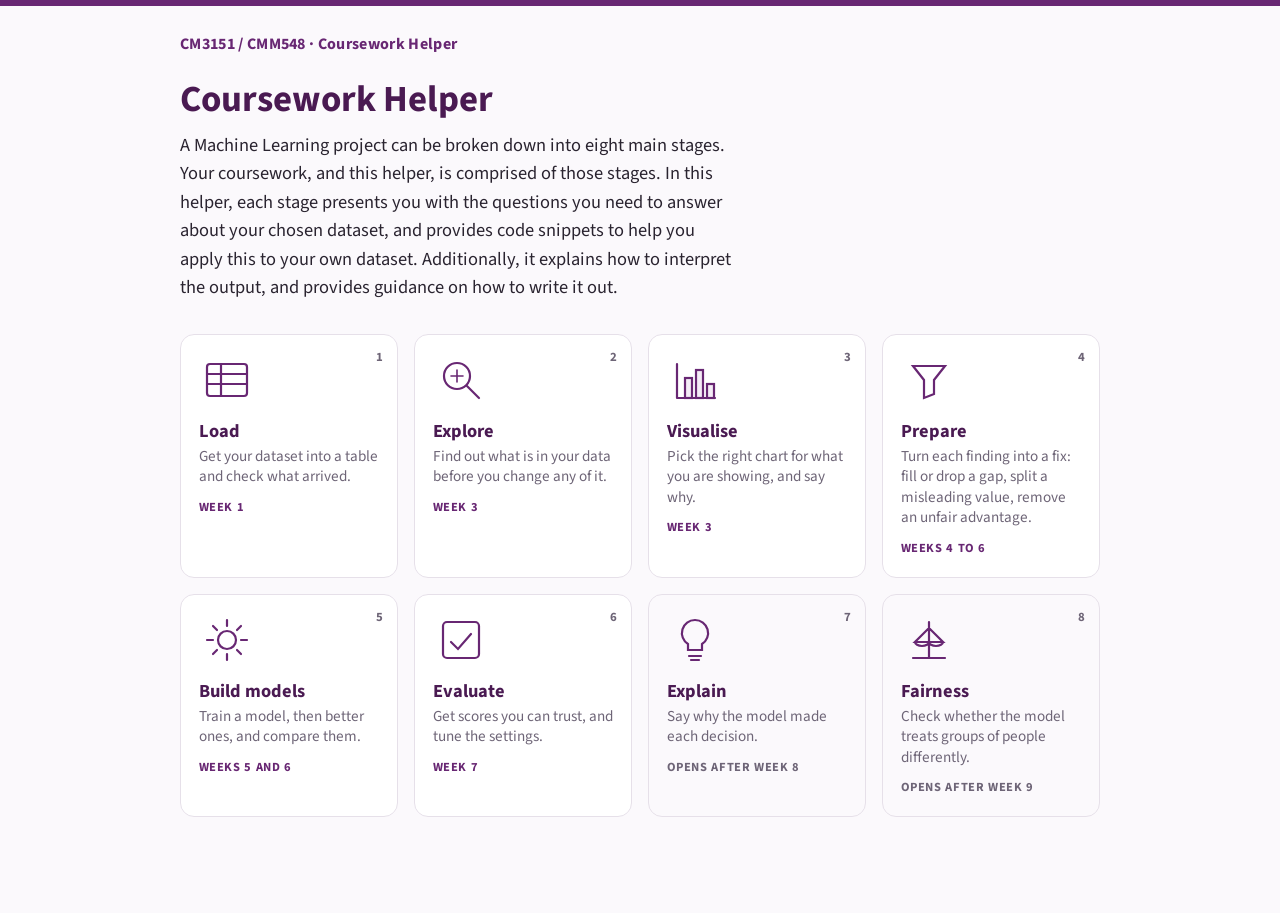
==== index.html @ bafcfcdd "Add Core Website" ====
<!doctype html>
<html lang="en-GB"><head><meta charset="utf-8"><meta name="viewport" content="width=device-width,initial-scale=1">
<title>Coursework Helper · Machine Learning</title>
<link rel="stylesheet" href="https://fonts.googleapis.com/css2?family=Source+Sans+3:wght@400;600;700&family=Source+Code+Pro:wght@400;600&display=swap">
<link rel="stylesheet" href="style.css">
</head><body>
<div class="topbar"></div>
<div class="masthead"><a class="brand" href="index.html">CM3151 / CMM548 · Coursework Helper</a></div>
<main class="wrap">
<h1>Coursework Helper</h1>
<p class="lede">A Machine Learning project can be broken down into eight main stages. Your coursework, and this helper, is comprised of those stages. In this helper, each stage presents you with the questions you need to answer about your chosen dataset, and provides code snippets to help you apply this to your own dataset. Additionally, it explains how to interpret the output, and provides guidance on how to write it out.</p>

<div class="stages">
  <a class="stage" href="load.html"><span class="n">1</span>
    <svg viewBox="0 0 56 56" fill="none" stroke="#682773" stroke-width="2.2" stroke-linecap="round"><rect x="8" y="12" width="40" height="32" rx="3"/><path d="M8 22h40M22 12v32M8 32h40"/></svg>
    <h2>Load</h2><p>Get your dataset into a table and check what arrived.</p><span class="wk">Week 1</span></a>
  <a class="stage" href="explore.html"><span class="n">2</span>
    <svg viewBox="0 0 56 56" fill="none" stroke="#682773" stroke-width="2.2" stroke-linecap="round"><circle cx="24" cy="24" r="13"/><path d="M34 34l12 12"/><path d="M18 24h12M24 18v12" stroke-width="1.6"/></svg>
    <h2>Explore</h2><p>Find out what is in your data before you change any of it.</p><span class="wk">Week 3</span></a>
  <a class="stage" href="visualise.html"><span class="n">3</span>
    <svg viewBox="0 0 56 56" fill="none" stroke="#682773" stroke-width="2.2" stroke-linecap="round"><path d="M10 46V12M10 46h38"/><rect x="18" y="26" width="7" height="20" fill="#F4ECF6"/><rect x="29" y="18" width="7" height="28" fill="#F4ECF6"/><rect x="40" y="32" width="7" height="14" fill="#F4ECF6"/></svg>
    <h2>Visualise</h2><p>Pick the right chart for what you are showing, and say why.</p><span class="wk">Week 3</span></a>
  <a class="stage" href="prepare.html"><span class="n">4</span>
    <svg viewBox="0 0 56 56" fill="none" stroke="#682773" stroke-width="2.2" stroke-linecap="round"><path d="M12 14h32l-11 14v14l-10 4V28z"/></svg>
    <h2>Prepare</h2><p>Turn each finding into a fix: fill or drop a gap, split a misleading value, remove an unfair advantage.</p><span class="wk">Weeks 4 to 6</span></a>
  <a class="stage" href="build.html"><span class="n">5</span>
    <svg viewBox="0 0 56 56" fill="none" stroke="#682773" stroke-width="2.2" stroke-linecap="round"><circle cx="28" cy="28" r="9"/><path d="M28 8v6M28 42v6M8 28h6M42 28h6M14 14l4 4M38 38l4 4M14 42l4-4M38 18l4-4"/></svg>
    <h2>Build models</h2><p>Train a model, then better ones, and compare them.</p><span class="wk">Weeks 5 and 6</span></a>
  <a class="stage" href="evaluate.html"><span class="n">6</span>
    <svg viewBox="0 0 56 56" fill="none" stroke="#682773" stroke-width="2.2" stroke-linecap="round"><rect x="10" y="10" width="36" height="36" rx="4"/><path d="M18 30l7 7 13-15"/></svg>
    <h2>Evaluate</h2><p>Get scores you can trust, and tune the settings.</p><span class="wk">Week 7</span></a>
  <a class="stage off" href="#"><span class="n">7</span>
    <svg viewBox="0 0 56 56" fill="none" stroke="#682773" stroke-width="2.2" stroke-linecap="round"><path d="M28 8a13 13 0 0 1 7 24v6H21v-6a13 13 0 0 1 7-24z"/><path d="M22 44h12M24 48h8"/></svg>
    <h2>Explain</h2><p>Say why the model made each decision.</p><span class="wk">Opens after week 8</span></a>
  <a class="stage off" href="#"><span class="n">8</span>
    <svg viewBox="0 0 56 56" fill="none" stroke="#682773" stroke-width="2.2" stroke-linecap="round"><path d="M28 10v36M12 46h32M28 16l-14 14h28zM14 30a7 4 0 0 0 14 0M28 30a7 4 0 0 0 14 0" /></svg>
    <h2>Fairness</h2><p>Check whether the model treats groups of people differently.</p><span class="wk">Opens after week 9</span></a>
</div>
</main>
</body></html>
---- style.css ----
:root{--purple:#682773;--purple-dark:#4A1A52;--purple-soft:#F4ECF6;--ink:#2A2430;--muted:#6E6577;--line:#E6E0E9;--paper:#FFFFFF;--bg:#FBF9FC;--orange:#C9742C;--orange-soft:#FFF4EA;--green:#2E8B57;--green-soft:#EDF7F0;--mono:'Source Code Pro',ui-monospace,Menlo,monospace;--sans:'Source Sans 3',system-ui,sans-serif}
*{box-sizing:border-box;margin:0;padding:0}
html{color-scheme:light}
body{font-family:var(--sans);font-size:18px;line-height:1.55;color:var(--ink);background:var(--bg)}
a{color:var(--purple)}
.topbar{height:6px;background:var(--purple)}
.masthead{max-width:960px;margin:0 auto;padding:1.6rem 1.25rem .4rem;display:flex;align-items:baseline;gap:1rem;flex-wrap:wrap}
.masthead .brand{font-weight:700;color:var(--purple);text-decoration:none;font-size:1rem;letter-spacing:.02em}
.masthead .crumbs{color:var(--muted);font-size:.95rem}
.wrap{max-width:960px;margin:0 auto;padding:.6rem 1.25rem 4rem}
h1{font-size:2.3rem;line-height:1.15;font-weight:700;color:var(--purple-dark);text-wrap:balance;margin:.4rem 0 .6rem}
.lede{font-size:1.15rem;max-width:62ch;color:var(--ink);margin-bottom:2rem}
.lede b{color:var(--purple)}
/* stage cards */
.stages{display:grid;grid-template-columns:repeat(4,1fr);gap:1rem;margin:1rem 0 2rem}
@media (max-width:820px){.stages{grid-template-columns:repeat(2,1fr)}}
.stage{position:relative;display:block;text-decoration:none;color:inherit;background:var(--paper);border:1.5px solid var(--line);border-radius:14px;padding:1.1rem 1.1rem 1rem;min-height:200px;transition:border-color .15s,transform .15s}
.stage:hover{border-color:var(--purple);transform:translateY(-2px)}
.stage .n{position:absolute;top:.8rem;right:.9rem;font-size:.8rem;font-weight:700;color:var(--muted)}
.stage svg{width:56px;height:56px;display:block;margin-bottom:.7rem}
.stage h2{font-size:1.15rem;line-height:1.2;color:var(--purple-dark);margin-bottom:.25rem}
.stage p{font-size:.95rem;color:var(--muted);line-height:1.35}
.stage .wk{display:inline-block;margin-top:.7rem;font-size:.78rem;font-weight:700;letter-spacing:.05em;text-transform:uppercase;color:var(--purple)}
.stage.off{opacity:.55;pointer-events:none;background:transparent}
.stage.off .wk{color:var(--muted)}
.stage .arrow{position:absolute;right:-1.05rem;top:50%;width:1rem;color:var(--line);font-size:1.1rem;line-height:0}
.note{font-size:.95rem;color:var(--muted);max-width:62ch}
/* stage page */
.intro{display:grid;grid-template-columns:1fr 300px;gap:2rem;align-items:center;margin:0 0 1.6rem}
@media (max-width:760px){.intro{grid-template-columns:1fr}}
.intro p{font-size:1.1rem;max-width:58ch}
.intro svg{width:100%;height:auto}
.names{display:flex;flex-wrap:wrap;gap:.6rem 1.6rem;align-items:center;padding:.9rem 1.1rem;background:var(--purple-soft);border-radius:12px;margin:0 0 1.8rem;font-size:.95rem}
.names .lbl{font-weight:700;color:var(--purple-dark);flex-basis:100%}
.names label{display:flex;align-items:center;gap:.5rem}
.names input{font-family:var(--mono);font-size:.95rem;padding:.3rem .55rem;border:1.5px solid #D8CDDD;border-radius:8px;width:11em;background:#fff}
.names small{color:var(--muted);flex-basis:100%}
.switches{display:flex;gap:1.5rem;flex-wrap:wrap;margin:0 0 1.4rem;padding:.7rem 1rem;border:1.5px dashed var(--orange);border-radius:10px;background:var(--orange-soft);font-size:.9rem;color:#7A4A1A}
.switches b{margin-right:.4rem}
.switches button{font:inherit;border:1.5px solid var(--orange);background:#fff;color:#7A4A1A;border-radius:999px;padding:.15rem .7rem;cursor:pointer;margin-right:.2rem}
.switches button.on{background:var(--orange);color:#fff}
.layout{display:grid;grid-template-columns:230px 1fr;gap:2rem;align-items:start}
@media (max-width:760px){.layout{grid-template-columns:1fr}.toc{position:static}}
.toc{position:sticky;top:1rem;font-size:.92rem}
.toc h3{font-size:.78rem;letter-spacing:.07em;text-transform:uppercase;color:var(--muted);margin-bottom:.5rem}
.toc ol{list-style:none;border-left:2px solid var(--line)}
.toc li a{display:block;padding:.3rem .8rem;color:var(--ink);text-decoration:none;border-left:2px solid transparent;margin-left:-2px;line-height:1.3}
.toc li a:hover{color:var(--purple)}
.toc li a.now{border-left-color:var(--purple);color:var(--purple);font-weight:700}
/* question card */
.q{background:var(--paper);border:1.5px solid var(--line);border-radius:14px;margin-bottom:.7rem;scroll-margin-top:1rem;overflow:hidden;transition:border-color .2s,box-shadow .2s}
.q:hover{border-color:#C9B6D0}
.q.open{border-color:var(--purple);box-shadow:0 6px 24px -14px rgba(104,39,115,.45)}
.qhead{display:grid;grid-template-columns:1fr auto;gap:.9rem;align-items:center;width:100%;text-align:left;background:none;border:0;font:inherit;color:inherit;padding:1rem 1.2rem;cursor:pointer}
.qhead .num{font-size:.78rem;font-weight:700;color:var(--muted);letter-spacing:.04em;text-transform:uppercase;white-space:nowrap}
.qhead .title{font-size:1.2rem;font-weight:700;color:var(--purple-dark);line-height:1.25;display:block}
.qhead .title small{display:block;font-size:.95rem;font-weight:400;color:var(--muted);line-height:1.4;margin-top:.2rem;max-width:62ch}
.qhead .chev{color:var(--muted);transition:transform .25s}
.q.open .qhead .chev{transform:rotate(180deg)}
.q.open .qhead{background:var(--purple-soft)}
.qbody{display:grid;grid-template-rows:0fr;transition:grid-template-rows .32s cubic-bezier(.4,0,.2,1)}
.q.open .qbody{grid-template-rows:1fr}
.qinner{min-height:0;overflow:hidden;padding:0 1.4rem}
.q.open .qinner{padding:.3rem 1.4rem 1.2rem}
.q.open .qinner>*{animation:rise .35s .1s both}
@keyframes rise{from{opacity:0;transform:translateY(6px)}to{opacity:1;transform:none}}


.q .why{font-size:1.02rem;max-width:62ch;margin-bottom:.9rem}
.q .why.full{color:var(--ink)}
.q .why.short{color:var(--ink)}
.codebox{position:relative;margin:.2rem 0 .8rem}
pre{padding-right:5rem;background:#2B2432;color:#F4EEF6;font-family:var(--mono);font-size:.9rem;line-height:1.55;padding:.9rem 1rem;border-radius:10px;overflow-x:auto}
.copy{position:absolute;top:.5rem;right:.5rem;font:inherit;font-size:.78rem;font-weight:700;border:1px solid rgba(255,255,255,.3);background:rgba(255,255,255,.08);color:#fff;border-radius:7px;padding:.2rem .6rem;cursor:pointer}
.out{display:grid;grid-template-columns:1fr auto;gap:1rem;align-items:start}
@media (max-width:600px){.out{grid-template-columns:1fr}}
.out pre.o{background:#FBF9FC;color:#3A3240;border:1.5px solid var(--line);font-size:.86rem}
.look{border-left:4px solid var(--orange);background:var(--orange-soft);border-radius:0 10px 10px 0;padding:.6rem .9rem;font-size:.95rem;max-width:34ch}
.look b{color:var(--orange)}
.hl{background:#FFE2C2;border-radius:3px;padding:0 .2em}
.q .extra{font-size:.9rem;color:var(--muted);margin:.2rem 0 .6rem}
.q .extra input{font-family:var(--mono);font-size:.9rem;padding:.2rem .5rem;border:1.5px solid #D8CDDD;border-radius:7px;width:12em}
.q .cw{margin-top:.8rem;font-size:.9rem;color:var(--muted)}
.q .cw b{color:var(--green)}
/* one at a time */
.stepper .q{display:none}.stepper .q.now{display:block}
.steps{display:flex;gap:.4rem;margin:0 0 1rem;flex-wrap:wrap}
.steps button{width:2rem;height:2rem;border-radius:50%;border:1.5px solid var(--line);background:#fff;font:inherit;font-size:.8rem;font-weight:700;color:var(--muted);cursor:pointer}
.steps button.now{background:var(--purple);border-color:var(--purple);color:#fff}
.steps button.done{border-color:var(--purple);color:var(--purple)}
.pager{display:flex;justify-content:space-between;gap:1rem;margin-top:1rem}
.pager button{font:inherit;font-size:.95rem;padding:.6rem 1rem;border-radius:10px;border:1.5px solid var(--line);background:#fff;cursor:pointer;max-width:48%;text-align:left;line-height:1.25}
.pager button b{display:block;font-size:.72rem;color:var(--muted);text-transform:uppercase;letter-spacing:.05em}
.pager button:hover{border-color:var(--purple)}
.remember{margin-top:1.5rem;background:var(--green-soft);border-left:4px solid var(--green);border-radius:0 12px 12px 0;padding:1rem 1.2rem}
.remember h3{font-size:.8rem;letter-spacing:.07em;text-transform:uppercase;color:var(--green);margin-bottom:.4rem}
.remember ul{padding-left:1.2rem;font-size:1rem}
code{font-family:var(--mono);font-size:.9em;background:var(--purple-soft);color:var(--purple-dark);padding:.05em .35em;border-radius:4px}
.hidden{display:none}

.masthead{position:relative}
.namesdock{margin-left:auto;position:relative}
.namesbtn{font:inherit;font-size:.9rem;border:1.5px solid var(--line);background:#fff;color:var(--ink);border-radius:999px;padding:.3rem .9rem;cursor:pointer;transition:border-color .2s}
.namesbtn:hover,.namesbtn[aria-expanded="true"]{border-color:var(--purple)}
.namesbtn code{background:var(--purple-soft)}
.namesbtn .chev{color:var(--muted);margin-left:.2rem;display:inline-block;transition:transform .25s}
.namesbtn[aria-expanded="true"] .chev{transform:rotate(180deg)}
.namespanel{position:absolute;right:0;top:calc(100% + .5rem);width:min(340px,90vw);background:#fff;border:1.5px solid var(--purple);border-radius:12px;padding:.9rem 1rem;box-shadow:0 12px 30px -12px rgba(104,39,115,.4);z-index:5;animation:rise .2s both}
.namespanel[hidden]{display:none}
.namespanel p{font-size:.85rem;color:var(--muted);margin-bottom:.6rem}
.namespanel label{display:flex;justify-content:space-between;align-items:center;gap:.6rem;font-size:.92rem;font-weight:700;color:var(--purple-dark);margin:.4rem 0}
.namespanel input{font-family:var(--mono);font-size:.95rem;padding:.3rem .55rem;border:1.5px solid #D8CDDD;border-radius:8px;width:10em}
.stages .stage{animation:rise .4s both}
.stages .stage:nth-child(2){animation-delay:.05s}.stages .stage:nth-child(3){animation-delay:.1s}.stages .stage:nth-child(4){animation-delay:.15s}.stages .stage:nth-child(5){animation-delay:.2s}.stages .stage:nth-child(6){animation-delay:.25s}.stages .stage:nth-child(7){animation-delay:.3s}.stages .stage:nth-child(8){animation-delay:.35s}
@media (prefers-reduced-motion:reduce){*{animation:none!important;transition:none!important}}

.intro-text p{font-size:1.1rem;max-width:66ch;margin-bottom:1.4rem}
.model{display:grid;grid-template-columns:repeat(3,1fr);gap:1rem;margin:0 0 2rem}
.model.four{grid-template-columns:repeat(4,1fr)}
@media (max-width:900px){.model.four{grid-template-columns:1fr 1fr}}
@media (max-width:700px){.model,.model.four{grid-template-columns:1fr}}
.panel{display:block;text-decoration:none;color:inherit;background:var(--paper);border:1.5px solid var(--line);border-radius:14px;padding:1rem 1.1rem 1rem;transition:border-color .15s,transform .15s,box-shadow .15s}
.panel:hover,.panel.on{border-color:var(--purple);transform:translateY(-2px);box-shadow:0 10px 24px -16px rgba(104,39,115,.5)}
.panel svg{width:100%;height:auto;display:block;margin-bottom:.5rem}
.panel h2{font-size:1.15rem;color:var(--purple-dark);margin-bottom:.2rem}
.panel p{font-size:.92rem;color:var(--muted);line-height:1.35}
.ghead{font-size:.82rem;letter-spacing:.07em;text-transform:uppercase;color:var(--purple);margin:1.6rem 0 .6rem;display:flex;align-items:center;gap:.7rem;scroll-margin-top:1rem}
.ghead::after{content:"";flex:1;height:1.5px;background:var(--line)}
#qs>.ghead:first-child{margin-top:0}
.toc h3{margin-top:1rem}.toc h3:first-child{margin-top:0}

.panel{cursor:pointer}
.panel.on{background:var(--purple-soft)}
.panel.on::after{content:"";display:block;width:0;height:0;margin:.6rem auto -1.6rem;border:9px solid transparent;border-top-color:var(--purple)}
.group{max-width:none}
.group.show{animation:rise .3s both}
.gintro{font-size:1.05rem;max-width:none;margin:0 0 1rem;padding:.6rem 1rem;border-left:3px solid var(--purple);background:var(--purple-soft);border-radius:0 10px 10px 0}
#layout{scroll-margin-top:1rem}

.qinner p{font-size:1.02rem;max-width:68ch;margin:.5rem 0 .7rem}
.qinner pre.o{background:#FBF9FC;color:#3A3240;border:1.5px solid var(--line);font-size:.86rem;margin:0 0 .4rem;max-width:68ch;white-space:pre-wrap;word-break:break-word}
.codebox{max-width:68ch}
.panel.on::after{margin:.6rem auto -1.55rem}

.outbox{position:relative;max-width:68ch;margin:0 0 .4rem}
.outbox .olabel{position:absolute;top:-.55rem;left:.8rem;font-size:.7rem;font-weight:700;letter-spacing:.06em;text-transform:uppercase;color:var(--muted);background:var(--paper);padding:0 .4rem}
.outbox pre.o{margin:0;padding-top:1rem}
.extra{display:block;font-size:.95rem;color:var(--ink);text-align:left;background:var(--orange-soft);border:1.5px dashed var(--orange);border-radius:10px;padding:.6rem .9rem;margin:.4rem 0 .7rem;max-width:68ch;line-height:1.9}
.extra .tag{display:inline-block;font-size:.7rem;font-weight:700;letter-spacing:.06em;text-transform:uppercase;color:#fff;background:var(--orange);border-radius:999px;padding:.05rem .55rem;margin-right:.3rem;vertical-align:middle}
.extra input{font-family:var(--mono);font-size:.9rem;padding:.15rem .5rem;border:1.5px solid var(--orange);border-radius:7px;width:9em;background:#fff}
.placeholder{font-size:.95rem;color:var(--muted);font-style:italic}
.q{scroll-margin-top:1.2rem}

/* dataset notes */
.dsnotes{margin-top:2.5rem;border-top:1.5px solid var(--line);padding-top:1.4rem}
.dsnotes h2{font-size:1.4rem;color:var(--purple-dark);margin-bottom:.4rem}
.dsintro{max-width:66ch;margin-bottom:1.1rem}
.dsgrid{display:grid;margin-top:1rem;grid-template-columns:1fr 1fr;gap:.9rem}
@media (max-width:700px){.dsgrid{grid-template-columns:1fr}}
.dscard{background:var(--paper);border:1.5px solid var(--line);border-radius:12px;padding:.9rem 1.1rem}
.dscard h3{font-size:1rem;margin-bottom:.35rem}
.dscard h3 code{background:var(--purple-soft)}
.dscard p{font-size:.95rem;line-height:1.5;color:var(--ink)}
.figbox{max-width:68ch;margin:0 0 .4rem;border:1.5px solid var(--line);border-radius:10px;padding:.6rem;background:#fff;position:relative}
.figbox .olabel{position:absolute;top:-.55rem;left:.8rem;font-size:.7rem;font-weight:700;letter-spacing:.06em;text-transform:uppercase;color:var(--muted);background:var(--paper);padding:0 .4rem}
.figbox img{width:100%;height:auto;display:block;border-radius:6px}
.figbox .figcap{font-size:.88rem;color:var(--muted);margin:.4rem .2rem 0}

/* Prepare: week 5 and 6 additions (12 Nov 2026) */
.qinner input.inline{font-family:var(--mono);font-size:.9rem;padding:.15rem .5rem;border:1.5px solid var(--orange);border-radius:7px;width:6em;background:var(--orange-soft)}
.extra input.wide{width:min(26em,100%)}
.famsec{margin-top:2.6rem}
.famsec>h2{font-size:1.45rem;color:var(--purple-dark);margin-bottom:.7rem}
.famwrap{overflow-x:auto;margin:0 0 1.6rem;border:1.5px solid var(--line);border-radius:12px;background:#fff}
.famtable{border-collapse:collapse;width:100%;min-width:720px;font-size:.92rem;line-height:1.4}
.famtable th,.famtable td{padding:.6rem .75rem;text-align:left;vertical-align:top;border-bottom:1px solid var(--line)}
.famtable thead th{background:var(--purple-soft);color:var(--purple-dark);font-weight:700}
.famtable tbody th{font-weight:700;color:var(--purple-dark);width:18%}
.famtable tbody tr:last-child th,.famtable tbody tr:last-child td{border-bottom:0}

/* Visualise (12 Nov 2026) */
.qinner ol.steps-list{max-width:68ch;margin:.3rem 0 .8rem 1.3rem;font-size:1.02rem}
.qinner ol.steps-list li{margin:.3rem 0;padding-left:.2rem}
.figbox.small{max-width:46ch}
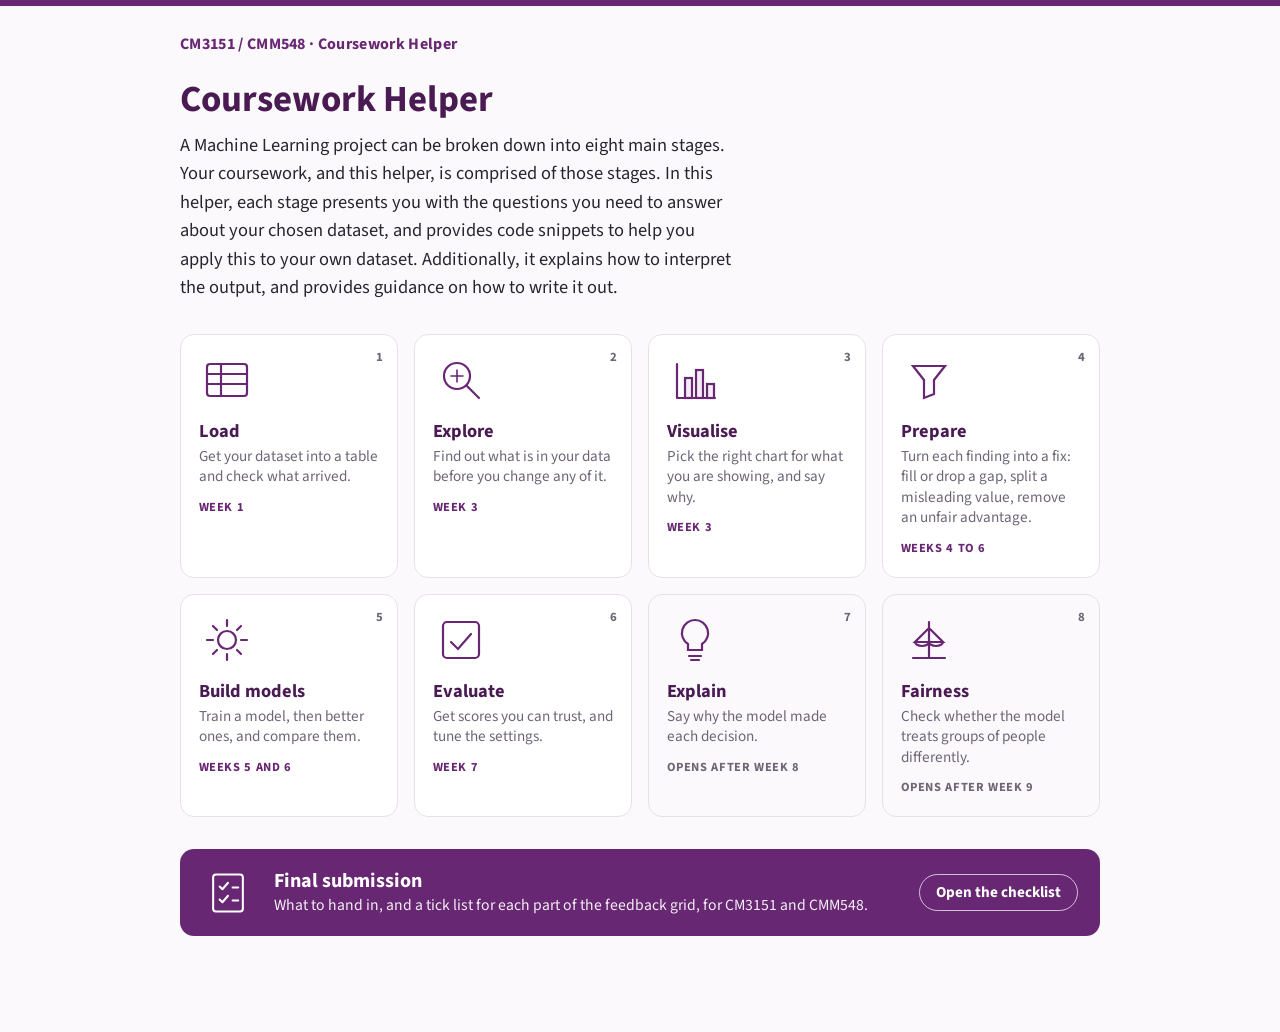
==== commit 986ae47a: "Add Submission Support Page" ====
--- a/index.html
+++ b/index.html
@@ -3,6 +3,15 @@
 <title>Coursework Helper · Machine Learning</title>
 <link rel="stylesheet" href="https://fonts.googleapis.com/css2?family=Source+Sans+3:wght@400;600;700&family=Source+Code+Pro:wght@400;600&display=swap">
 <link rel="stylesheet" href="style.css">
+<style>
+  .submitcard{display:grid;grid-template-columns:auto 1fr auto;gap:1.2rem;align-items:center;text-decoration:none;background:var(--purple);color:#fff;border-radius:14px;padding:1.1rem 1.4rem;margin:0 0 2rem;transition:transform .15s,box-shadow .15s}
+  .submitcard:hover{transform:translateY(-2px);box-shadow:0 12px 26px -14px rgba(104,39,115,.7)}
+  .submitcard svg{width:52px;height:52px;display:block}
+  .submitcard h2{font-size:1.25rem;line-height:1.2;margin-bottom:.15rem}
+  .submitcard p{font-size:.98rem;line-height:1.35;opacity:.92}
+  .submitcard .go{font-weight:700;font-size:.95rem;border:1.5px solid rgba(255,255,255,.7);border-radius:999px;padding:.35rem 1rem;white-space:nowrap}
+  @media (max-width:700px){.submitcard{grid-template-columns:auto 1fr}.submitcard .go{grid-column:1 / -1;justify-self:start}}
+</style>
 </head><body>
 <div class="topbar"></div>
 <div class="masthead"><a class="brand" href="index.html">CM3151 / CMM548 · Coursework Helper</a></div>
@@ -36,5 +45,10 @@
     <svg viewBox="0 0 56 56" fill="none" stroke="#682773" stroke-width="2.2" stroke-linecap="round"><path d="M28 10v36M12 46h32M28 16l-14 14h28zM14 30a7 4 0 0 0 14 0M28 30a7 4 0 0 0 14 0" /></svg>
     <h2>Fairness</h2><p>Check whether the model treats groups of people differently.</p><span class="wk">Opens after week 9</span></a>
 </div>
+<a class="submitcard" href="submit.html">
+  <svg viewBox="0 0 56 56" fill="none" stroke="#fff" stroke-width="2.2" stroke-linecap="round" stroke-linejoin="round"><rect x="12" y="8" width="32" height="40" rx="3"/><path d="M19 21l3 3 6-7M19 35l3 3 6-7M33 22h6M33 36h6"/></svg>
+  <span><h2>Final submission</h2><p>What to hand in, and a tick list for each part of the feedback grid, for CM3151 and CMM548.</p></span>
+  <span class="go">Open the checklist</span>
+</a>
 </main>
 </body></html>
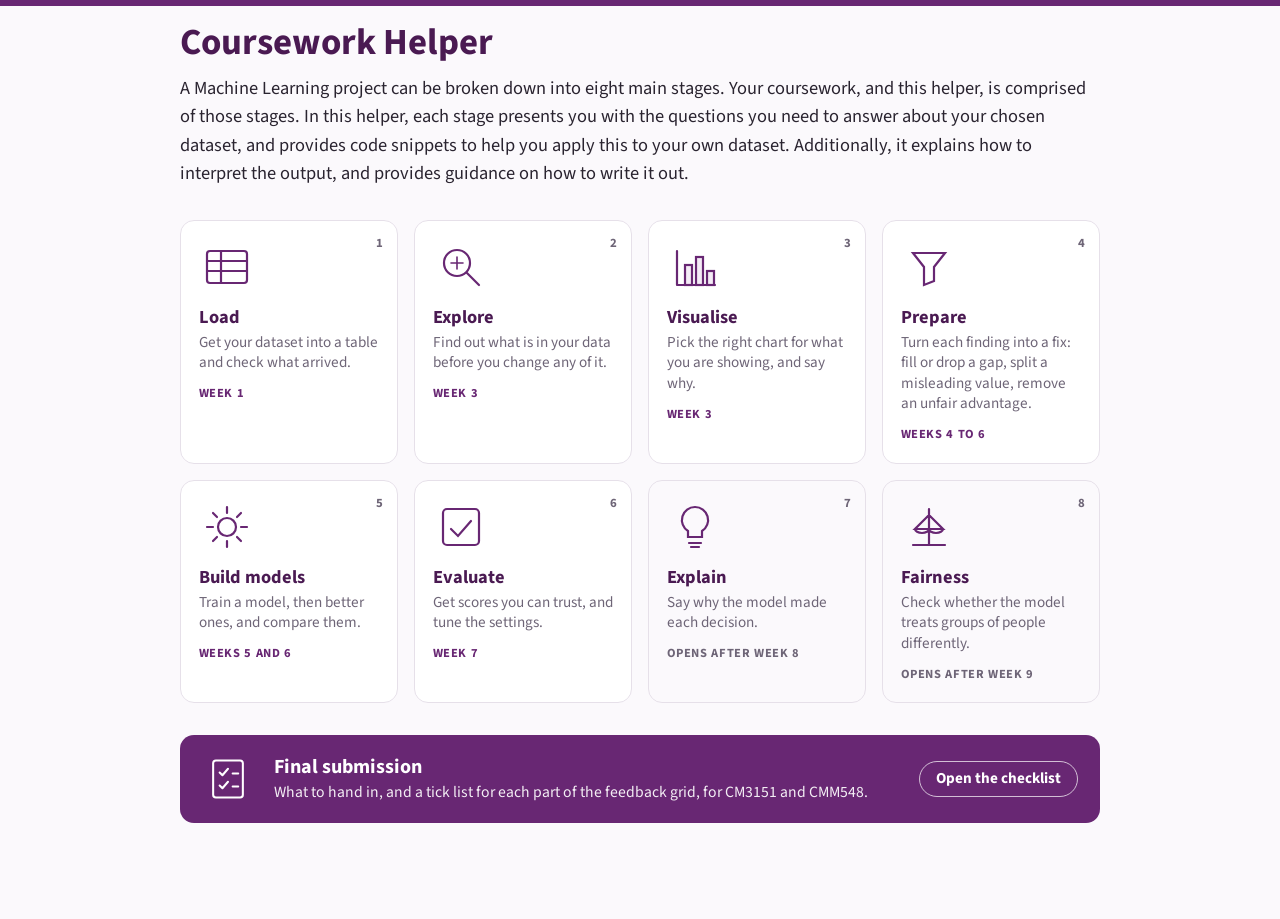
==== commit 5bdaf551: "Fix Header, Overflow and Submit Grades" ====
--- a/index.html
+++ b/index.html
@@ -4,6 +4,7 @@
 <link rel="stylesheet" href="https://fonts.googleapis.com/css2?family=Source+Sans+3:wght@400;600;700&family=Source+Code+Pro:wght@400;600&display=swap">
 <link rel="stylesheet" href="style.css">
 <style>
+  .lede{max-width:none}
   .submitcard{display:grid;grid-template-columns:auto 1fr auto;gap:1.2rem;align-items:center;text-decoration:none;background:var(--purple);color:#fff;border-radius:14px;padding:1.1rem 1.4rem;margin:0 0 2rem;transition:transform .15s,box-shadow .15s}
   .submitcard:hover{transform:translateY(-2px);box-shadow:0 12px 26px -14px rgba(104,39,115,.7)}
   .submitcard svg{width:52px;height:52px;display:block}
@@ -14,7 +15,7 @@
 </style>
 </head><body>
 <div class="topbar"></div>
-<div class="masthead"><a class="brand" href="index.html">CM3151 / CMM548 · Coursework Helper</a></div>
+
 <main class="wrap">
 <h1>Coursework Helper</h1>
 <p class="lede">A Machine Learning project can be broken down into eight main stages. Your coursework, and this helper, is comprised of those stages. In this helper, each stage presents you with the questions you need to answer about your chosen dataset, and provides code snippets to help you apply this to your own dataset. Additionally, it explains how to interpret the output, and provides guidance on how to write it out.</p>
--- a/style.css
+++ b/style.css
@@ -114,7 +114,7 @@
 .stages .stage:nth-child(2){animation-delay:.05s}.stages .stage:nth-child(3){animation-delay:.1s}.stages .stage:nth-child(4){animation-delay:.15s}.stages .stage:nth-child(5){animation-delay:.2s}.stages .stage:nth-child(6){animation-delay:.25s}.stages .stage:nth-child(7){animation-delay:.3s}.stages .stage:nth-child(8){animation-delay:.35s}
 @media (prefers-reduced-motion:reduce){*{animation:none!important;transition:none!important}}
 
-.intro-text p{font-size:1.1rem;max-width:66ch;margin-bottom:1.4rem}
+.intro-text p{font-size:1.1rem;max-width:none;margin-bottom:1.4rem}
 .model{display:grid;grid-template-columns:repeat(3,1fr);gap:1rem;margin:0 0 2rem}
 .model.four{grid-template-columns:repeat(4,1fr)}
 @media (max-width:900px){.model.four{grid-template-columns:1fr 1fr}}
@@ -182,3 +182,6 @@
 .qinner ol.steps-list{max-width:68ch;margin:.3rem 0 .8rem 1.3rem;font-size:1.02rem}
 .qinner ol.steps-list li{margin:.3rem 0;padding-left:.2rem}
 .figbox.small{max-width:46ch}
+
+/* Full-width text (19 Nov 2026): paragraphs, lists, taglines, code and output fill the page. Charts keep their own width. */
+.qinner p,.qinner ol.steps-list,.qhead .title small,.dsintro,.codebox,.outbox,.qinner pre.o{max-width:none}
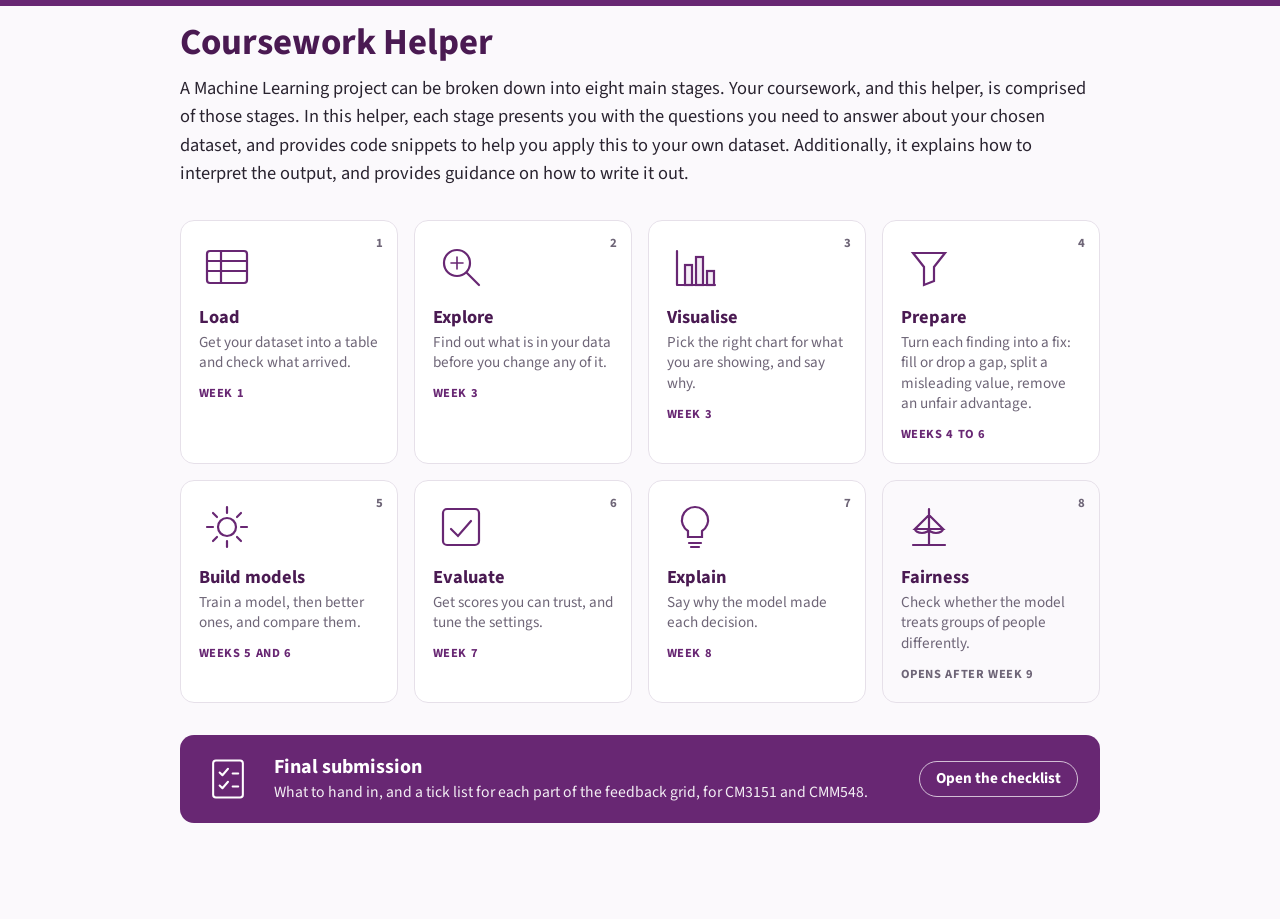
==== commit 79085e34: "Release 8 on Index, Clarify Table Wordcount on Submission" ====
--- a/index.html
+++ b/index.html
@@ -39,9 +39,9 @@
   <a class="stage" href="evaluate.html"><span class="n">6</span>
     <svg viewBox="0 0 56 56" fill="none" stroke="#682773" stroke-width="2.2" stroke-linecap="round"><rect x="10" y="10" width="36" height="36" rx="4"/><path d="M18 30l7 7 13-15"/></svg>
     <h2>Evaluate</h2><p>Get scores you can trust, and tune the settings.</p><span class="wk">Week 7</span></a>
-  <a class="stage off" href="#"><span class="n">7</span>
+  <a class="stage" href="explain.html"><span class="n">7</span>
     <svg viewBox="0 0 56 56" fill="none" stroke="#682773" stroke-width="2.2" stroke-linecap="round"><path d="M28 8a13 13 0 0 1 7 24v6H21v-6a13 13 0 0 1 7-24z"/><path d="M22 44h12M24 48h8"/></svg>
-    <h2>Explain</h2><p>Say why the model made each decision.</p><span class="wk">Opens after week 8</span></a>
+    <h2>Explain</h2><p>Say why the model made each decision.</p><span class="wk">Week 8</span></a>
   <a class="stage off" href="#"><span class="n">8</span>
     <svg viewBox="0 0 56 56" fill="none" stroke="#682773" stroke-width="2.2" stroke-linecap="round"><path d="M28 10v36M12 46h32M28 16l-14 14h28zM14 30a7 4 0 0 0 14 0M28 30a7 4 0 0 0 14 0" /></svg>
     <h2>Fairness</h2><p>Check whether the model treats groups of people differently.</p><span class="wk">Opens after week 9</span></a>
--- a/style.css
+++ b/style.css
@@ -185,3 +185,6 @@
 
 /* Full-width text (19 Nov 2026): paragraphs, lists, taglines, code and output fill the page. Charts keep their own width. */
 .qinner p,.qinner ol.steps-list,.qhead .title small,.dsintro,.codebox,.outbox,.qinner pre.o{max-width:none}
+
+/* Module pill (19 Nov 2026): the filled purple CMM548 pill from the slides, for a question that the CMM548 coursework asks for */
+.modpill{display:inline-block;vertical-align:middle;margin-left:.35rem;position:relative;top:-.1em;font-size:.72rem;font-weight:700;letter-spacing:.05em;line-height:1.5;color:#fff;background:var(--purple);border-radius:999px;padding:.05rem .65rem;white-space:nowrap}
